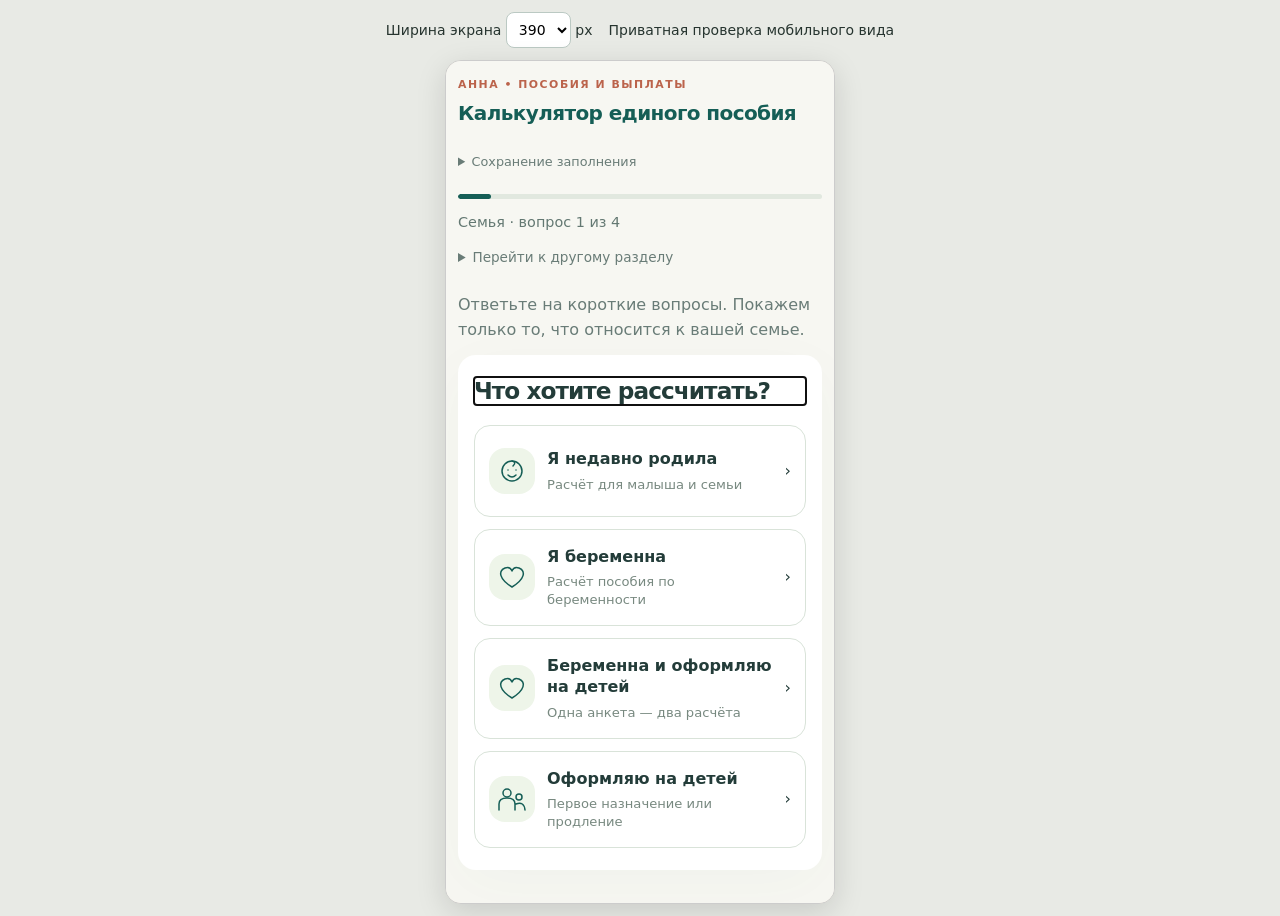
==== mobile-review.html @ d15d4e01 "Improve mobile benefit questionnaire while preserving calculation rules and old drafts" ====
<!doctype html>
<html lang="ru">
<meta charset="utf-8">
<meta name="viewport" content="width=device-width, initial-scale=1">
<meta name="robots" content="noindex, nofollow">
<title>Проверка мобильного калькулятора</title>
<style>
  *{box-sizing:border-box}body{margin:0;background:#e8eae5;color:#26342f;font-family:system-ui,sans-serif}
  header{display:flex;justify-content:center;align-items:center;gap:16px;flex-wrap:wrap;padding:12px;font-size:14px}
  select{font:inherit;padding:8px;border:1px solid #bbc9c3;border-radius:8px;background:white}
  main{display:flex;justify-content:center;padding:0 8px 12px}
  iframe{display:block;width:390px;max-width:100%;height:844px;border:1px solid #ccc;border-radius:16px;background:#fbf3e7;box-shadow:0 8px 30px #0002}
</style>
<header><label>Ширина экрана <select id="width"><option>320</option><option>360</option><option selected>390</option><option>430</option><option>768</option></select> px</label><span>Приватная проверка мобильного вида</span></header>
<main><iframe title="Калькулятор на мобильном экране" src="index.html"></iframe></main>
<script>document.querySelector('#width').onchange=e=>document.querySelector('iframe').style.width=e.target.value+'px';</script>
</html>
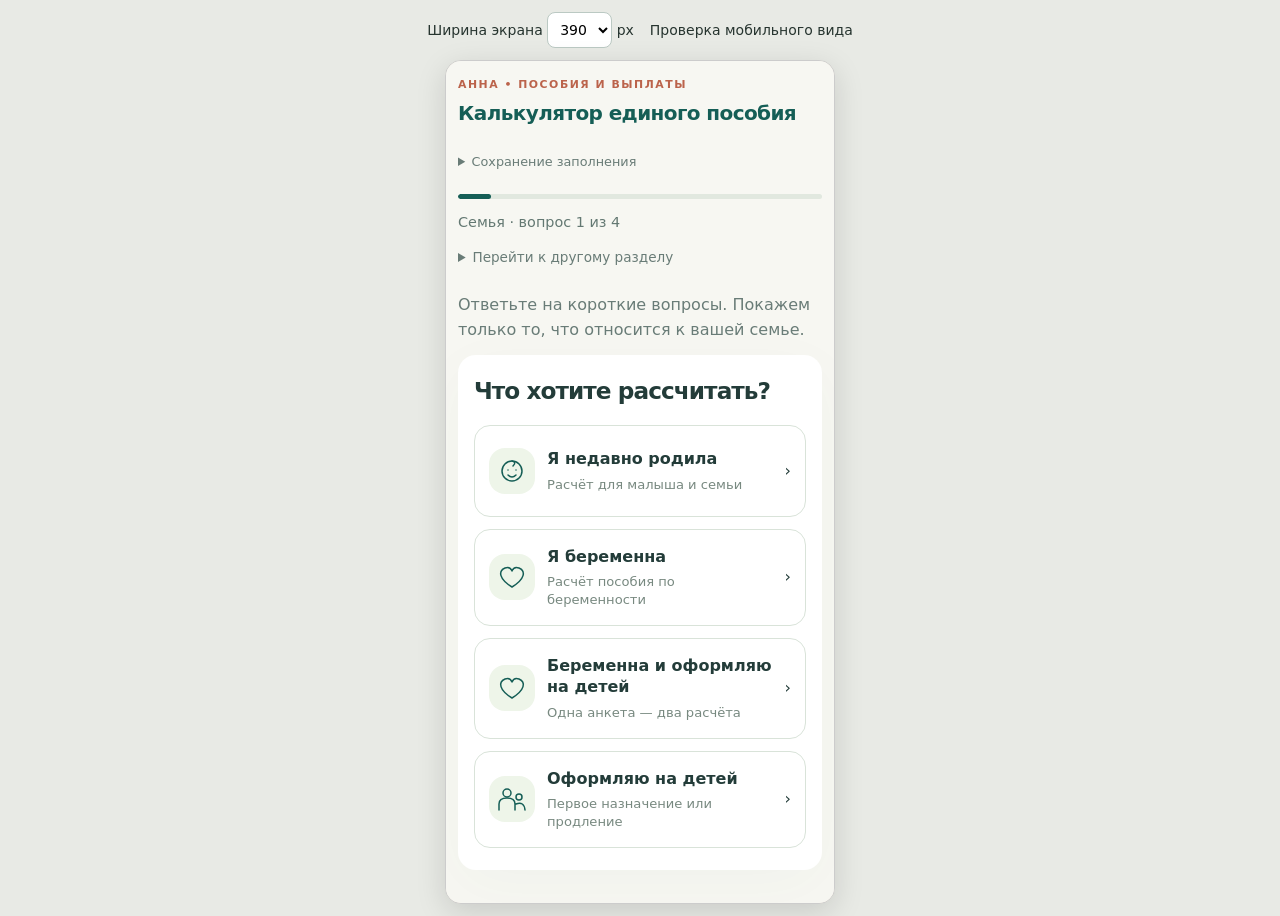
==== commit 61b047c4: "Shorten mobile screens and remove scroll races; show selected-month result first" ====
--- a/mobile-review.html
+++ b/mobile-review.html
@@ -11,7 +11,7 @@
   main{display:flex;justify-content:center;padding:0 8px 12px}
   iframe{display:block;width:390px;max-width:100%;height:844px;border:1px solid #ccc;border-radius:16px;background:#fbf3e7;box-shadow:0 8px 30px #0002}
 </style>
-<header><label>Ширина экрана <select id="width"><option>320</option><option>360</option><option selected>390</option><option>430</option><option>768</option></select> px</label><span>Приватная проверка мобильного вида</span></header>
+<header><label>Ширина экрана <select id="width"><option>320</option><option>360</option><option selected>390</option><option>430</option><option>768</option></select> px</label><span>Проверка мобильного вида</span></header>
 <main><iframe title="Калькулятор на мобильном экране" src="index.html"></iframe></main>
 <script>document.querySelector('#width').onchange=e=>document.querySelector('iframe').style.width=e.target.value+'px';</script>
 </html>
